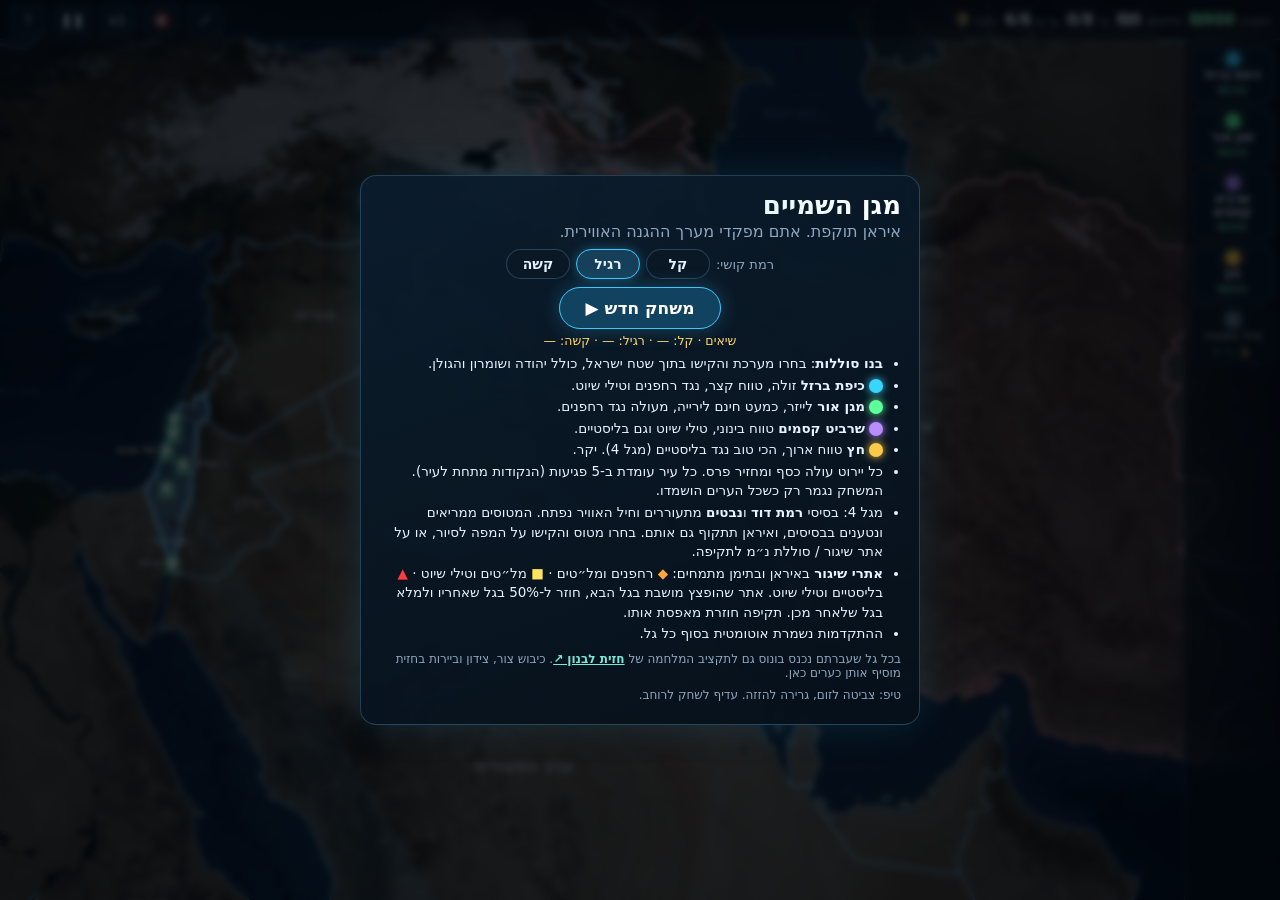
==== tower-defense/site/index.html @ 06fa310f "חזית לבנון (RTS) שלב 1 + חיבור למגן שמיים - rts/: Lebanon front RTS (sim / render / phone UI split)," ====
<!doctype html>
<html lang="he" dir="rtl">
<head>
<meta charset="utf-8">
<meta name="viewport" content="width=device-width, initial-scale=1, maximum-scale=1, user-scalable=no, viewport-fit=cover">
<meta name="theme-color" content="#03080f">
<meta name="apple-mobile-web-app-capable" content="yes">
<meta name="mobile-web-app-capable" content="yes">
<title>מגן השמיים · הגנה אווירית מול איראן</title>
<meta name="description" content="משחק Tower Defense בדפדפן: הגנו על ישראל מרחפנים, מל״טים, טילי שיוט וטילים בליסטיים עם כיפת ברזל, שרביט קסמים, חץ ומגן אור.">
<link rel="stylesheet" href="styles.css">
</head>
<body>
<main id="app">
  <canvas id="cv" aria-label="מפת המזרח התיכון ושדה הקרב"></canvas>

  <header id="hud">
    <div class="stat" title="תקציב"><span class="lbl">תקציב</span><b id="budget">₪0</b></div>
    <div class="stat" title="כסף שעבר למשחק האסטרטגיה"><span class="lbl">מלחמה</span><b id="warBudget">₪0</b></div>
    <div class="stat"><span class="lbl">גל</span><b id="wave">0/8</b></div>
    <div class="stat" id="hpbox" title="ערים שנותרו"><span class="lbl">ערים</span><b id="cities">6/6</b></div>
    <div class="stat" title="ניקוד"><span class="lbl">ניקוד</span><b id="score">0</b></div>
    <div class="spacer"></div>
    <button id="btnView" class="ic" aria-label="החלף תצוגה" title="החלף תצוגה">⤢</button>
    <button id="btnSound" class="ic" aria-label="סאונד" title="סאונד">🔇</button>
    <button id="btnSpeed" class="ic" aria-label="מהירות" title="מהירות">x1</button>
    <button id="btnPause" class="ic" aria-label="השהה" title="השהה">❚❚</button>
    <button id="btnHelp" class="ic" aria-label="עזרה" title="איך משחקים">?</button>
  </header>

  <aside id="panel">
    <div id="pDefense" class="pane">
      <button class="tw" data-t="dome"><span class="sw dome"></span><b>כיפת ברזל</b><small>₪150</small></button>
      <button class="tw" data-t="beam"><span class="sw beam"></span><b>מגן אור</b><small>₪250</small></button>
      <button class="tw" data-t="sling"><span class="sw sling"></span><b>שרביט קסמים</b><small>₪300</small></button>
      <button class="tw" data-t="arrow"><span class="sw arrow"></span><b>חץ</b><small>₪450</small></button>
      <button id="btnAir" class="tw air"><span class="sw jet"></span><b>חיל האוויר</b><small id="airLock">🔒 גל 4</small></button>
    </div>
    <div id="pAir" class="pane hidden">
      <button id="btnBack" class="tw back"><b>→ הגנה</b></button>
      <button class="buy" data-j="f15"><b>F-15</b><small>₪350 · 8 חימושים</small></button>
      <button class="buy" data-j="f35"><b>F-35</b><small>₪600 · חמקן</small></button>
      <div id="jets"></div>
    </div>
  </aside>

  <div id="hint" class="hidden"></div>
  <div id="banner" class="hidden"></div>
  <div id="alert" class="hidden">⚠ שיגור בליסטי</div>
  <button id="btnNext" class="hidden">התחל גל 1 ▶</button>

  <section id="intro" class="modal" aria-labelledby="introTitle">
    <div class="card">
      <h1 id="introTitle">מגן השמיים</h1>
      <p class="sub">איראן תוקפת. אתם מפקדי מערך ההגנה האווירית.</p>
      <div id="diffRow" class="diff" role="radiogroup" aria-label="רמת קושי"><span class="dl">רמת קושי:</span>
        <button class="dbtn" data-d="easy" role="radio" aria-checked="false">קל</button><button class="dbtn sel" data-d="normal" role="radio" aria-checked="true">רגיל</button><button class="dbtn" data-d="hard" role="radio" aria-checked="false">קשה</button></div>
      <div class="startRow"><button id="btnContinue" class="primary alt hidden">המשך משחק ▶</button><button id="btnStart" class="primary">משחק חדש ▶</button></div>
      <p id="bestLine" class="best"></p>
      <ul>
        <li><b>בנו סוללות</b>: בחרו מערכת והקישו בתוך שטח ישראל, כולל יהודה ושומרון והגולן.</li>
        <li><span class="sw dome"></span><b>כיפת ברזל</b> זולה, טווח קצר, נגד רחפנים וטילי שיוט.</li>
        <li><span class="sw beam"></span><b>מגן אור</b> לייזר, כמעט חינם לירייה, מעולה נגד רחפנים.</li>
        <li><span class="sw sling"></span><b>שרביט קסמים</b> טווח בינוני, טילי שיוט וגם בליסטיים.</li>
        <li><span class="sw arrow"></span><b>חץ</b> טווח ארוך, הכי טוב נגד בליסטיים (מגל 4). יקר.</li>
        <li>כל יירוט עולה כסף ומחזיר פרס. כל עיר עומדת ב-5 פגיעות (הנקודות מתחת לעיר). המשחק נגמר רק כשכל הערים הושמדו.</li>
        <li>מגל 4: בסיסי <b>רמת דוד</b> ו<b>נבטים</b> מתעוררים וחיל האוויר נפתח. המטוסים ממריאים ונטענים בבסיסים, ואיראן תתקוף גם אותם. בחרו מטוס והקישו על המפה לסיור, או על אתר שיגור / סוללת נ״מ לתקיפה.</li>
        <li><b>אתרי שיגור</b> באיראן ובתימן מתמחים: <span class="lk d">◆</span> רחפנים ומל״טים · <span class="lk c">■</span> מל״טים וטילי שיוט · <span class="lk b">▲</span> בליסטיים וטילי שיוט. אתר שהופצץ מושבת בגל הבא, חוזר ל-50% בגל שאחריו ולמלא בגל שלאחר מכן. תקיפה חוזרת מאפסת אותו.</li>
        <li>ההתקדמות נשמרת אוטומטית בסוף כל גל.</li>
      </ul>
      <p class="tip">בכל גל שעברתם נכנס בונוס גם לתקציב המלחמה של <a href="rts/" style="color:#7ae8d8;font-weight:bold">חזית לבנון ↗</a>. כיבוש צור, צידון וביירות בחזית מוסיף אותן כערים כאן.</p>
      <p class="tip">טיפ: צביטה לזום, גרירה להזזה. עדיף לשחק לרוחב.</p>
    </div>
  </section>

  <section id="over" class="modal hidden">
    <div class="card">
      <h2 id="overTitle">המשחק נגמר</h2>
      <p id="overText"></p>
      <p id="overBest" class="best"></p>
      <button id="btnRestart" class="primary">שחק שוב ↻</button>
    </div>
  </section>

  <div id="rotate" class="hidden"><div>📱↻<br>סובבו את הטלפון לרוחב<br><small>אפשר גם להמשיך כך</small></div></div>
</main>
<script src="geo.js"></script>
<script src="shared.js"></script>
<script src="game.js"></script>
</body>
</html>
---- tower-defense/site/styles.css ----
:root{--bg:#03080f;--fg:#e6f2ff;--mut:#8fa7bf;--acc:#3cc8ff;--line:rgba(120,200,255,.25);
--dome:#38d6ff;--beam:#5dff9a;--sling:#b98cff;--arrow:#ffc94a;--jet:#9fb8d0;--red:#ff4d4d}
*{box-sizing:border-box;-webkit-tap-highlight-color:transparent}
html,body{margin:0;height:100%;background:var(--bg);color:var(--fg);overflow:hidden;
font-family:system-ui,-apple-system,"Segoe UI",Arial,"Noto Sans Hebrew",sans-serif;touch-action:none;user-select:none;-webkit-user-select:none}
#app{position:fixed;inset:0}
canvas{position:absolute;inset:0;width:100%;height:100%;display:block}
button{font:inherit;color:inherit;cursor:pointer}
button:focus-visible{outline:2px solid var(--acc);outline-offset:2px}
.hidden{display:none!important}
#hud{position:absolute;top:0;left:0;right:0;height:40px;display:flex;align-items:center;gap:8px;padding:0 10px;
padding-top:env(safe-area-inset-top);background:linear-gradient(#03080fe6,#03080f99);border-bottom:1px solid var(--line);z-index:5}
.stat{display:flex;align-items:baseline;gap:5px;font-size:13px;white-space:nowrap}
.stat .lbl{color:var(--mut);font-size:11px}
.stat b{font-size:15px;font-variant-numeric:tabular-nums}
#budget{color:#7dffb2}
.bar{display:inline-block;width:70px;height:8px;border-radius:4px;background:#ffffff1f;overflow:hidden;align-self:center}
.bar i{display:block;height:100%;width:100%;background:linear-gradient(90deg,#ff5050,#ffd04a 50%,#4dff9a);transition:width .3s}
.spacer{flex:1}
.ic{min-width:36px;height:30px;border-radius:8px;border:1px solid var(--line);background:#0b1826cc;font-size:14px;padding:0 6px}
.ic.on{background:#16405a;border-color:var(--acc)}
#panel{position:absolute;z-index:5;right:0;top:40px;bottom:0;width:96px;padding:6px 6px calc(6px + env(safe-area-inset-bottom));
padding-right:calc(6px + env(safe-area-inset-right));background:linear-gradient(270deg,#03080fee,#03080fb0);border-left:1px solid var(--line);overflow-y:auto}
.pane{display:flex;flex-direction:column;gap:5px}
.tw,.buy,.jetb{display:flex;flex-direction:column;align-items:center;gap:1px;border:1px solid var(--line);background:#0a1724d9;border-radius:10px;padding:5px 3px;min-height:50px;width:100%}
.tw b,.buy b{font-size:12px;line-height:1.15;text-align:center}
.tw small,.buy small{font-size:11px;color:#7dffb2}
.tw.sel,.jetb.sel{border-color:var(--acc);background:#123049;box-shadow:0 0 12px #3cc8ff55 inset}
.tw.poor small,.buy.poor small{color:#ff8080}
.tw.locked{opacity:.55}
.tw.back{min-height:34px}
.sw{display:inline-block;width:14px;height:14px;border-radius:50%;vertical-align:middle;margin-inline-end:4px;box-shadow:0 0 8px currentColor}
.sw.dome{background:var(--dome);color:var(--dome)}.sw.beam{background:var(--beam);color:var(--beam)}
.sw.sling{background:var(--sling);color:var(--sling)}.sw.arrow{background:var(--arrow);color:var(--arrow)}
.sw.jet{background:var(--jet);color:var(--jet);border-radius:3px}
.tw .sw{margin:0 0 2px}
#jets{display:flex;flex-direction:column;gap:5px}
.jetb{min-height:40px;font-size:11px}
.jetb b{font-size:12px}.jetb small{color:var(--mut);font-size:10px}
.jetb.dead{opacity:.4}
#hint{position:absolute;z-index:6;top:48px;left:10px;right:106px;margin:auto;max-width:460px;text-align:center;font-size:13px;
background:#071420e6;border:1px solid var(--acc);border-radius:10px;padding:6px 10px;pointer-events:none}
#banner{position:absolute;z-index:6;left:8px;right:calc(50% + 56px);top:30%;text-align:center;font-size:24px;line-height:1.25;font-weight:800;letter-spacing:.5px;
text-shadow:0 0 18px #3cc8ff,0 0 4px #000;pointer-events:none;animation:pop 2.2s ease forwards}
@keyframes pop{0%{opacity:0;transform:scale(.8)}15%{opacity:1;transform:scale(1)}80%{opacity:1}100%{opacity:0}}
#alert{position:absolute;z-index:6;top:48px;left:12px;color:#fff;background:#b3121299;border:1px solid #ff6060;border-radius:8px;padding:4px 10px;font-weight:700;font-size:13px;animation:blink .5s steps(2) infinite;pointer-events:none}
@keyframes blink{50%{opacity:.35}}
#btnNext{position:absolute;z-index:6;left:14px;bottom:calc(14px + env(safe-area-inset-bottom));
font-size:16px;font-weight:800;padding:10px 22px;border-radius:24px;border:1px solid #7dffb2;background:#0c3a26e6;color:#d8ffe9;box-shadow:0 0 18px #2dff8f55}
.modal{position:absolute;inset:0;z-index:10;display:flex;align-items:center;justify-content:center;background:#02060cb8;backdrop-filter:blur(3px);padding:10px}
.card{max-width:560px;width:100%;max-height:100%;overflow:auto;background:linear-gradient(160deg,#0b1d2ef5,#06101af5);border:1px solid var(--line);border-radius:16px;padding:14px 18px;box-shadow:0 0 40px #3cc8ff22}
.card h1,.card h2{margin:0 0 2px;font-size:26px;background:linear-gradient(90deg,#9be7ff,#fff);-webkit-background-clip:text;background-clip:text;color:transparent}
.card .sub{margin:0 0 8px;color:var(--mut)}
.card ul{margin:0;padding:0 18px 0 0;font-size:13.5px;line-height:1.45}
.card li{margin:2px 0}
.card .tip{color:var(--mut);font-size:12px;margin:8px 0}
.primary{display:block;margin:8px auto 0;font-size:17px;font-weight:800;padding:10px 26px;border-radius:24px;border:1px solid var(--acc);background:#11425f;color:#fff;box-shadow:0 0 20px #3cc8ff44}
#rotate{position:absolute;inset:0;z-index:20;background:#03080ff2;display:flex;align-items:center;justify-content:center;text-align:center;font-size:20px;line-height:1.6}
#rotate small{color:var(--mut);font-size:13px}
/* portrait: panel becomes a bottom row */
@media (orientation:portrait){
  #panel{top:auto;left:0;right:0;width:auto;height:auto;border-left:0;border-top:1px solid var(--line);background:linear-gradient(0deg,#03080fee,#03080fb0);overflow-x:auto;overflow-y:hidden}
  .pane{flex-direction:row}
  .tw,.buy,.jetb{min-width:72px;width:auto;flex:1 0 72px}
  #jets{flex-direction:row}
  #banner{right:0}
  #hint{right:10px}
  #btnNext{left:50%;transform:translateX(-50%);bottom:96px}
  .stat .lbl{display:none}
  .bar{width:44px}
}
@media (max-height:420px) and (orientation:landscape){
  .tw,.buy{min-height:44px;padding:3px}
  .tw b,.buy b{font-size:11px}
  .card{padding:10px 14px}.card h1{font-size:21px}.card ul{font-size:12.5px;line-height:1.35}
}

#cities{font-variant-numeric:tabular-nums}#cities.mid{color:#ffd04a}#cities.low{color:#ff6a6a}

/* v0.3 */
#score{color:#ffd96b}
.diff{display:flex;align-items:center;justify-content:center;gap:6px;margin:6px 0 2px;flex-wrap:wrap}
.diff .dl{color:var(--mut);font-size:13px}
.dbtn{min-width:64px;padding:6px 14px;border-radius:18px;border:1px solid var(--line);background:#0a1724;font-weight:700;font-size:14px}
.dbtn.sel{border-color:var(--acc);background:#16405a;box-shadow:0 0 12px #3cc8ff55}
.startRow{display:flex;gap:8px;justify-content:center;flex-wrap:wrap;margin:4px 0}
.startRow .primary{margin:4px 0 0}
.primary.alt{background:#0c3a26;border-color:#7dffb2;box-shadow:0 0 18px #2dff8f44}
.best{margin:4px 0 6px;text-align:center;color:#ffd96b;font-size:12.5px}
.lk{font-weight:900}.lk.d{color:#ffa53c}.lk.c{color:#ffe45c}.lk.b{color:#ff3b3b}
@media (orientation:portrait){#banner{left:0;right:0;top:22%}}
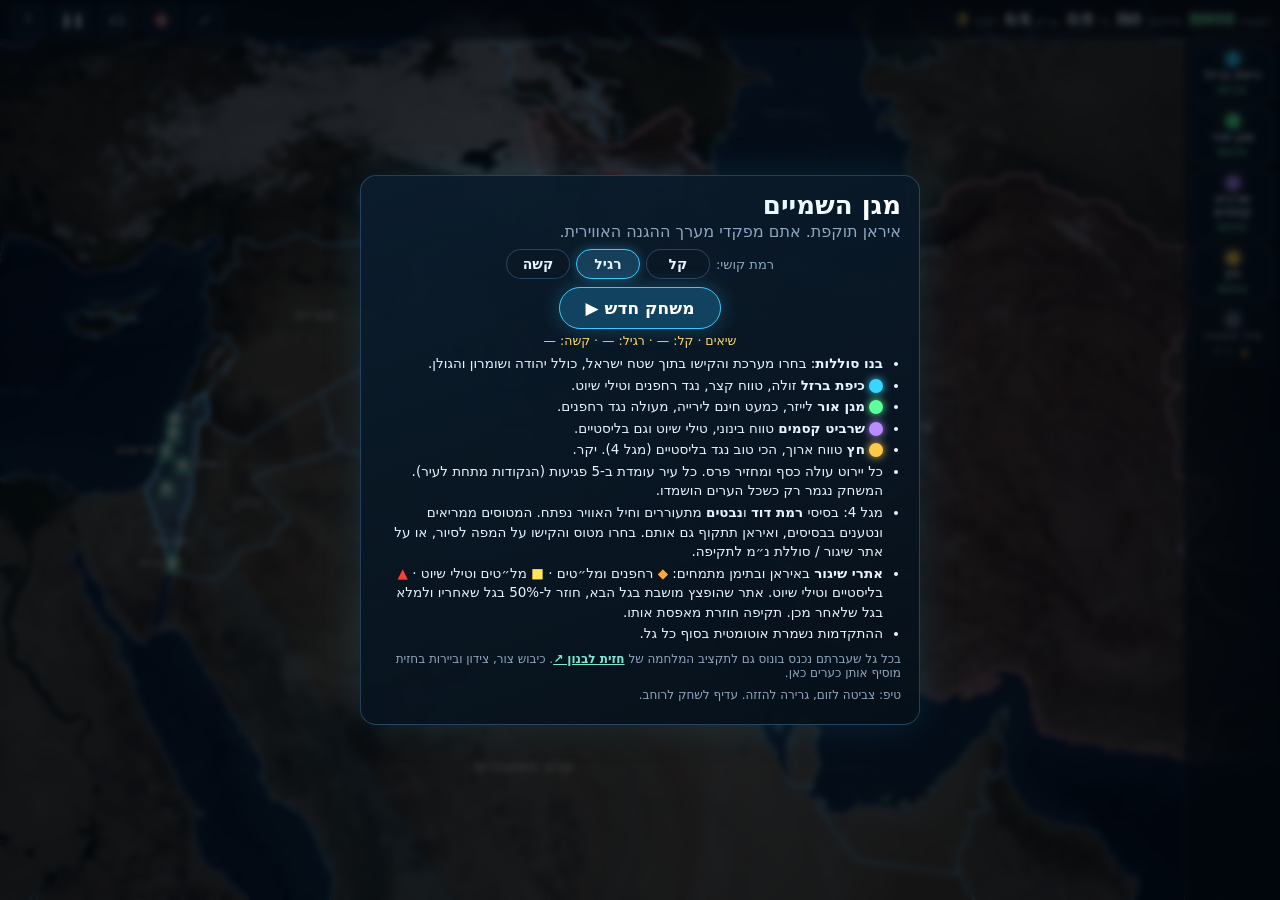
==== commit 8e20173d: "Lebanon front: tunnels & weapons stores, rocket launch areas linked to TD, supply (ammo/fuel + suppl" ====
--- a/tower-defense/site/index.html
+++ b/tower-defense/site/index.html
@@ -47,6 +47,7 @@
   <div id="hint" class="hidden"></div>
   <div id="banner" class="hidden"></div>
   <div id="alert" class="hidden">⚠ שיגור בליסטי</div>
+  <div id="lbLine" class="hidden"></div>
   <button id="btnNext" class="hidden">התחל גל 1 ▶</button>
 
   <section id="intro" class="modal" aria-labelledby="introTitle">
--- a/tower-defense/site/styles.css
+++ b/tower-defense/site/styles.css
@@ -89,3 +89,5 @@
 .best{margin:4px 0 6px;text-align:center;color:#ffd96b;font-size:12.5px}
 .lk{font-weight:900}.lk.d{color:#ffa53c}.lk.c{color:#ffe45c}.lk.b{color:#ff3b3b}
 @media (orientation:portrait){#banner{left:0;right:0;top:22%}}
+
+#lbLine{position:absolute;z-index:6;left:14px;bottom:calc(62px + env(safe-area-inset-bottom));max-width:min(360px,60vw);font-size:11px;font-weight:700;color:#ffd7b0;background:#3a140bd9;border:1px solid #ff8a4a;border-radius:8px;padding:4px 9px;pointer-events:none}
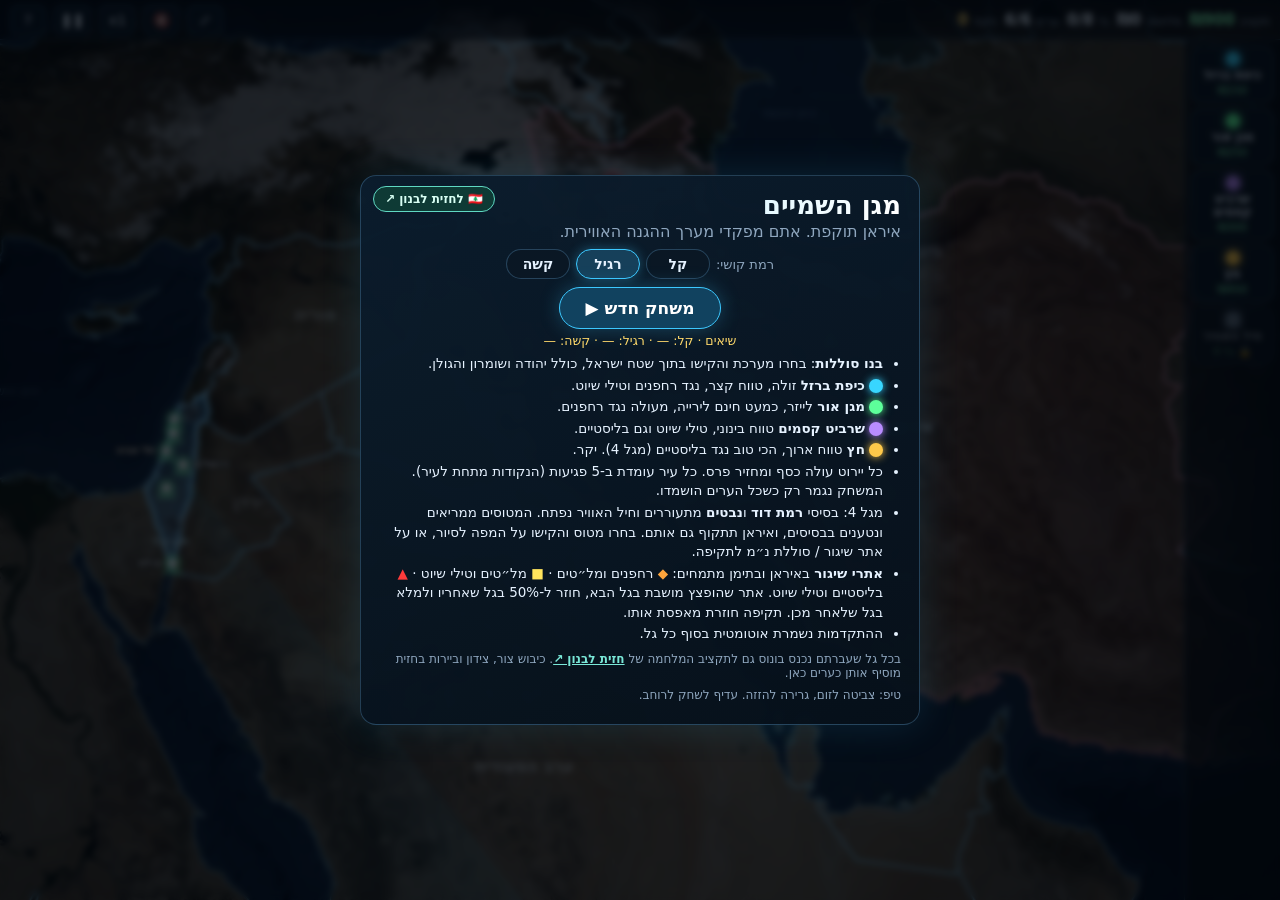
==== commit c0a364cf: "Lebanon front v3: UAV/helicopter patrol routes, engineer target picking + sealable tunnel exits, iPh" ====
--- a/tower-defense/site/index.html
+++ b/tower-defense/site/index.html
@@ -52,6 +52,7 @@
 
   <section id="intro" class="modal" aria-labelledby="introTitle">
     <div class="card">
+      <a class="toRts" href="rts/">🇱🇧 לחזית לבנון ↗</a>
       <h1 id="introTitle">מגן השמיים</h1>
       <p class="sub">איראן תוקפת. אתם מפקדי מערך ההגנה האווירית.</p>
       <div id="diffRow" class="diff" role="radiogroup" aria-label="רמת קושי"><span class="dl">רמת קושי:</span>
--- a/tower-defense/site/styles.css
+++ b/tower-defense/site/styles.css
@@ -8,7 +8,7 @@
 button{font:inherit;color:inherit;cursor:pointer}
 button:focus-visible{outline:2px solid var(--acc);outline-offset:2px}
 .hidden{display:none!important}
-#hud{position:absolute;top:0;left:0;right:0;height:40px;display:flex;align-items:center;gap:8px;padding:0 10px;
+#hud{position:absolute;top:0;left:0;right:0;height:calc(40px + env(safe-area-inset-top));display:flex;align-items:center;gap:8px;padding:0 max(10px,env(safe-area-inset-right)) 0 max(10px,env(safe-area-inset-left));
 padding-top:env(safe-area-inset-top);background:linear-gradient(#03080fe6,#03080f99);border-bottom:1px solid var(--line);z-index:5}
 .stat{display:flex;align-items:baseline;gap:5px;font-size:13px;white-space:nowrap}
 .stat .lbl{color:var(--mut);font-size:11px}
@@ -91,3 +91,14 @@
 @media (orientation:portrait){#banner{left:0;right:0;top:22%}}
 
 #lbLine{position:absolute;z-index:6;left:14px;bottom:calc(62px + env(safe-area-inset-bottom));max-width:min(360px,60vw);font-size:11px;font-weight:700;color:#ffd7b0;background:#3a140bd9;border:1px solid #ff8a4a;border-radius:8px;padding:4px 9px;pointer-events:none}
+
+/* v3: iPhone safe areas (home indicator, notch). Nothing tappable sits in the bottom inset. */
+#panel{top:calc(40px + env(safe-area-inset-top))}
+#btnNext{left:calc(14px + env(safe-area-inset-left))}
+#lbLine{left:calc(14px + env(safe-area-inset-left))}
+#alert{left:calc(12px + env(safe-area-inset-left))}
+#banner{left:calc(8px + env(safe-area-inset-left))}
+.modal{padding:max(10px,env(safe-area-inset-top)) max(10px,env(safe-area-inset-right)) max(10px,env(safe-area-inset-bottom)) max(10px,env(safe-area-inset-left))}
+.card{position:relative}
+.card .toRts{position:absolute;top:10px;left:12px;font-size:12px;font-weight:800;color:#d8fff4;background:#0e3a35;border:1px solid #5fd8c2;border-radius:16px;padding:5px 11px;text-decoration:none}
+@media (orientation:portrait){#panel{padding-bottom:calc(6px + env(safe-area-inset-bottom))}#btnNext{left:50%}}
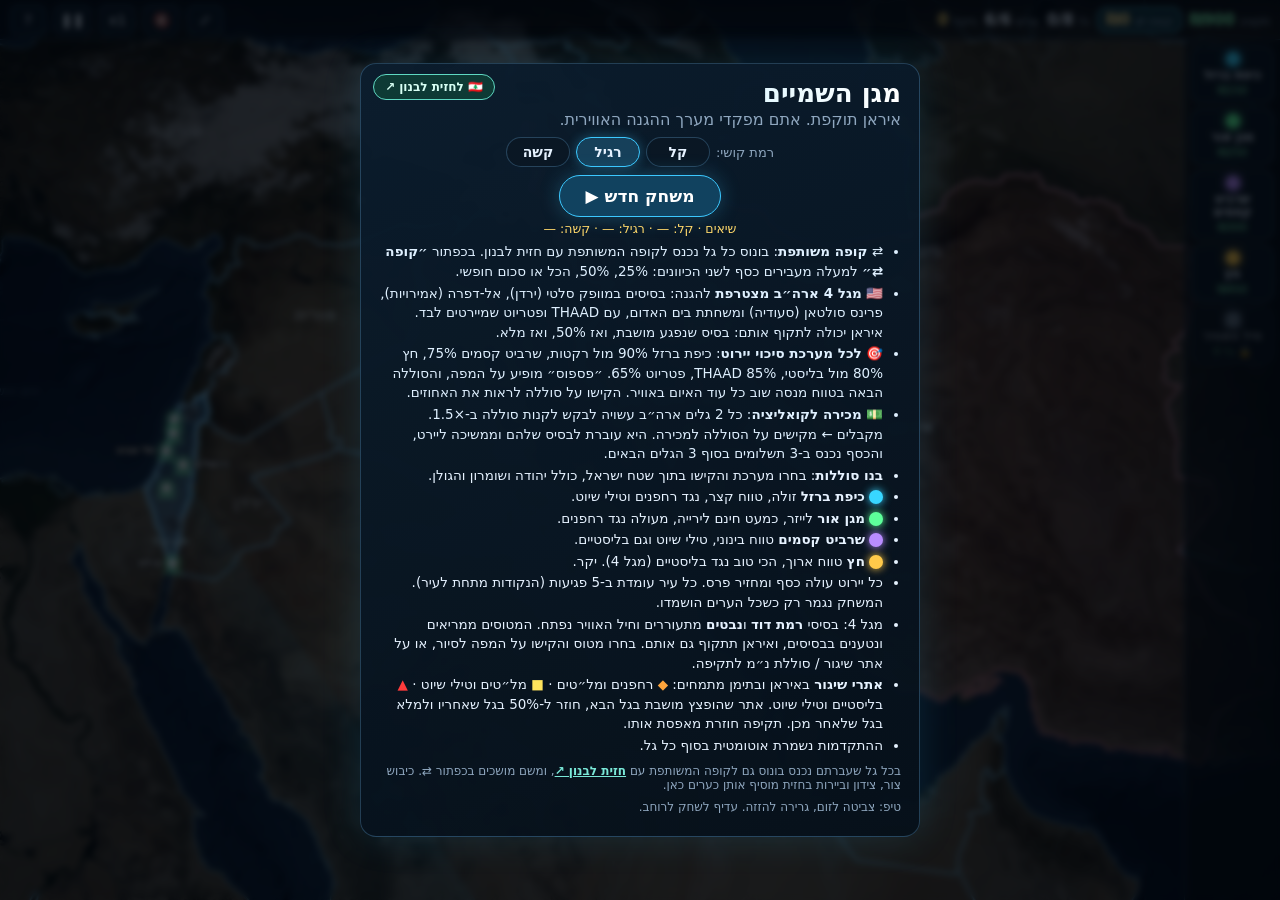
==== commit 484e013e: "v4: shared money transfer, context buttons, artillery, paratroopers, supply drop, Golani sweep, US c" ====
--- a/tower-defense/site/index.html
+++ b/tower-defense/site/index.html
@@ -16,7 +16,7 @@
 
   <header id="hud">
     <div class="stat" title="תקציב"><span class="lbl">תקציב</span><b id="budget">₪0</b></div>
-    <div class="stat" title="כסף שעבר למשחק האסטרטגיה"><span class="lbl">מלחמה</span><b id="warBudget">₪0</b></div>
+    <button class="stat xferBtn" id="btnXfer" title="העברת כסף בין מגן שמיים לחזית לבנון"><span class="lbl">קופה ⇄</span><b id="warBudget">₪0</b></button>
     <div class="stat"><span class="lbl">גל</span><b id="wave">0/8</b></div>
     <div class="stat" id="hpbox" title="ערים שנותרו"><span class="lbl">ערים</span><b id="cities">6/6</b></div>
     <div class="stat" title="ניקוד"><span class="lbl">ניקוד</span><b id="score">0</b></div>
@@ -49,6 +49,8 @@
   <div id="alert" class="hidden">⚠ שיגור בליסטי</div>
   <div id="lbLine" class="hidden"></div>
   <button id="btnNext" class="hidden">התחל גל 1 ▶</button>
+  <div id="offer" class="hidden" role="dialog" aria-labelledby="offerTitle"><div class="ocard"><h3 id="offerTitle">בקשת רכש</h3><p id="offerText"></p><div class="orow"><button id="offerNo">סרב</button><button id="offerYes" class="primary">קבל ובחר סוללה ←</button></div></div></div>
+  <div id="sellBar" class="hidden"><span id="sellText"></span><button id="sellCancel" aria-label="ביטול">✕</button></div>
 
   <section id="intro" class="modal" aria-labelledby="introTitle">
     <div class="card">
@@ -60,6 +62,10 @@
       <div class="startRow"><button id="btnContinue" class="primary alt hidden">המשך משחק ▶</button><button id="btnStart" class="primary">משחק חדש ▶</button></div>
       <p id="bestLine" class="best"></p>
       <ul>
+        <li class="v4">⇄ <b>קופה משותפת</b>: בונוס כל גל נכנס לקופה המשותפת עם חזית לבנון. בכפתור <b>״קופה ⇄״</b> למעלה מעבירים כסף לשני הכיוונים: 25%, 50%, הכל או סכום חופשי.</li>
+        <li class="v4">🇺🇸 <b>מגל 4 ארה״ב מצטרפת</b> להגנה: בסיסים במוופק סלטי (ירדן), אל-דפרה (אמירויות), פרינס סולטאן (סעודיה) ומשחתת בים האדום, עם THAAD ופטריוט שמיירטים לבד. איראן יכולה לתקוף אותם: בסיס שנפגע מושבת, ואז 50%, ואז מלא.</li>
+        <li class="v4">🎯 <b>לכל מערכת סיכוי יירוט</b>: כיפת ברזל 90% מול רקטות, שרביט קסמים 75%, חץ 80% מול בליסטי, THAAD 85%, פטריוט 65%. ״פספוס״ מופיע על המפה, והסוללה הבאה בטווח מנסה שוב כל עוד האיום באוויר. הקישו על סוללה לראות את האחוזים.</li>
+        <li class="v4">💵 <b>מכירה לקואליציה</b>: כל 2 גלים ארה״ב עשויה לבקש לקנות סוללה ב-×1.5. מקבלים ← מקישים על הסוללה למכירה. היא עוברת לבסיס שלהם וממשיכה ליירט, והכסף נכנס ב-3 תשלומים בסוף 3 הגלים הבאים.</li>
         <li><b>בנו סוללות</b>: בחרו מערכת והקישו בתוך שטח ישראל, כולל יהודה ושומרון והגולן.</li>
         <li><span class="sw dome"></span><b>כיפת ברזל</b> זולה, טווח קצר, נגד רחפנים וטילי שיוט.</li>
         <li><span class="sw beam"></span><b>מגן אור</b> לייזר, כמעט חינם לירייה, מעולה נגד רחפנים.</li>
@@ -70,7 +76,7 @@
         <li><b>אתרי שיגור</b> באיראן ובתימן מתמחים: <span class="lk d">◆</span> רחפנים ומל״טים · <span class="lk c">■</span> מל״טים וטילי שיוט · <span class="lk b">▲</span> בליסטיים וטילי שיוט. אתר שהופצץ מושבת בגל הבא, חוזר ל-50% בגל שאחריו ולמלא בגל שלאחר מכן. תקיפה חוזרת מאפסת אותו.</li>
         <li>ההתקדמות נשמרת אוטומטית בסוף כל גל.</li>
       </ul>
-      <p class="tip">בכל גל שעברתם נכנס בונוס גם לתקציב המלחמה של <a href="rts/" style="color:#7ae8d8;font-weight:bold">חזית לבנון ↗</a>. כיבוש צור, צידון וביירות בחזית מוסיף אותן כערים כאן.</p>
+      <p class="tip">בכל גל שעברתם נכנס בונוס גם לקופה המשותפת עם <a href="rts/" style="color:#7ae8d8;font-weight:bold">חזית לבנון ↗</a>, ומשם מושכים בכפתור ⇄. כיבוש צור, צידון וביירות בחזית מוסיף אותן כערים כאן.</p>
       <p class="tip">טיפ: צביטה לזום, גרירה להזזה. עדיף לשחק לרוחב.</p>
     </div>
   </section>
@@ -87,7 +93,7 @@
   <div id="rotate" class="hidden"><div>📱↻<br>סובבו את הטלפון לרוחב<br><small>אפשר גם להמשיך כך</small></div></div>
 </main>
 <script src="geo.js"></script>
-<script src="shared.js"></script>
+<script src="shared.js"></script><script src="transfer.js"></script>
 <script src="game.js"></script>
 </body>
 </html>
--- a/tower-defense/site/styles.css
+++ b/tower-defense/site/styles.css
@@ -102,3 +102,11 @@
 .card{position:relative}
 .card .toRts{position:absolute;top:10px;left:12px;font-size:12px;font-weight:800;color:#d8fff4;background:#0e3a35;border:1px solid #5fd8c2;border-radius:16px;padding:5px 11px;text-decoration:none}
 @media (orientation:portrait){#panel{padding-bottom:calc(6px + env(safe-area-inset-bottom))}#btnNext{left:50%}}
+
+/* v4: money transfer button (shared pool) */
+.xferBtn{font:inherit;color:inherit;background:#123a48cc;border:1px solid #4fb4c9;border-radius:9px;padding:3px 8px;cursor:pointer;touch-action:manipulation}.xferBtn #warBudget{color:#ffe08a}.xferBtn:active{transform:scale(.96)}
+#offer{position:absolute;inset:0;z-index:30;display:flex;align-items:center;justify-content:center;background:#020a12a8;padding:max(8px,env(safe-area-inset-top)) max(8px,env(safe-area-inset-right)) max(8px,env(safe-area-inset-bottom)) max(8px,env(safe-area-inset-left))}
+#offer .ocard{width:min(440px,100%);max-height:100%;overflow:auto;background:linear-gradient(135deg,#0f2448,#0a1830);border:1px solid #6d95ff;border-radius:14px;padding:10px 14px;text-align:center;box-shadow:0 18px 60px #000c}
+#offer h3{margin:0 0 6px;font-size:16px}#offer p{margin:0 0 9px;font-size:12.5px;line-height:1.45;color:#dbe6ff}#offer .orow{display:flex;gap:8px;justify-content:center}#offer .orow button{padding:8px 14px;font-size:13px;font-weight:800;border-radius:9px;border:1px solid #6d95ff;background:#16305e;color:#fff}#offer .orow .primary{background:#e8c13a;color:#1a1400;border-color:#ffe98a}
+#sellBar{position:absolute;top:calc(48px + env(safe-area-inset-top));left:50%;transform:translateX(-50%);z-index:20;display:flex;gap:8px;align-items:center;background:#2a2408f0;border:1px solid #ffe066;border-radius:10px;padding:5px 9px;font-size:12px;color:#fff3c0;max-width:calc(100% - 140px)}#sellBar button{height:28px;min-width:30px;border-radius:8px;border:1px solid #ffe066;background:#4a3d0a;color:#fff}
+#intro li.v4{color:#dff0ff}
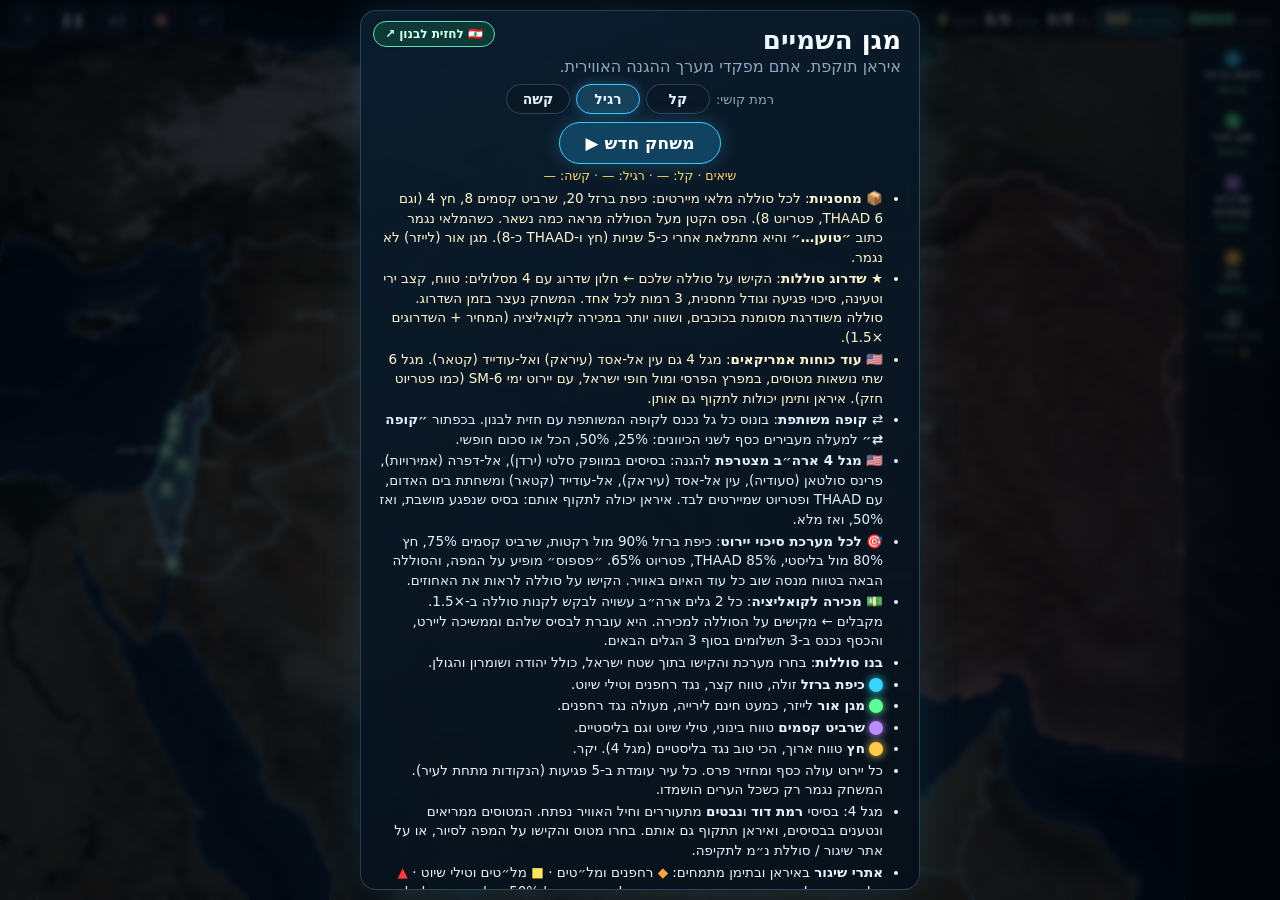
==== commit ff3dc3a2: "v5: magazines, battery upgrades, more US forces; hold-sector stance, control groups, minimap fog, sm" ====
--- a/tower-defense/site/index.html
+++ b/tower-defense/site/index.html
@@ -50,6 +50,7 @@
   <div id="lbLine" class="hidden"></div>
   <button id="btnNext" class="hidden">התחל גל 1 ▶</button>
   <div id="offer" class="hidden" role="dialog" aria-labelledby="offerTitle"><div class="ocard"><h3 id="offerTitle">בקשת רכש</h3><p id="offerText"></p><div class="orow"><button id="offerNo">סרב</button><button id="offerYes" class="primary">קבל ובחר סוללה ←</button></div></div></div>
+  <div id="upPanel" class="hidden" role="dialog" aria-label="שדרוג סוללה"></div>
   <div id="sellBar" class="hidden"><span id="sellText"></span><button id="sellCancel" aria-label="ביטול">✕</button></div>
 
   <section id="intro" class="modal" aria-labelledby="introTitle">
@@ -62,8 +63,11 @@
       <div class="startRow"><button id="btnContinue" class="primary alt hidden">המשך משחק ▶</button><button id="btnStart" class="primary">משחק חדש ▶</button></div>
       <p id="bestLine" class="best"></p>
       <ul>
+        <li class="v5">📦 <b>מחסניות</b>: לכל סוללה מלאי מיירטים: כיפת ברזל 20, שרביט קסמים 8, חץ 4 (וגם THAAD 6, פטריוט 8). הפס הקטן מעל הסוללה מראה כמה נשאר. כשהמלאי נגמר כתוב <b>״טוען…״</b> והיא מתמלאת אחרי כ-5 שניות (חץ ו-THAAD כ-8). מגן אור (לייזר) לא נגמר.</li>
+        <li class="v5">★ <b>שדרוג סוללות</b>: הקישו על סוללה שלכם ← חלון שדרוג עם 4 מסלולים: טווח, קצב ירי וטעינה, סיכוי פגיעה וגודל מחסנית, 3 רמות לכל אחד. המשחק נעצר בזמן השדרוג. סוללה משודרגת מסומנת בכוכבים, ושווה יותר במכירה לקואליציה (המחיר + השדרוגים ×1.5).</li>
+        <li class="v5">🇺🇸 <b>עוד כוחות אמריקאים</b>: מגל 4 גם עין אל-אסד (עיראק) ואל-עודייד (קטאר). מגל 6 שתי נושאות מטוסים, במפרץ הפרסי ומול חופי ישראל, עם יירוט ימי SM-6 (כמו פטריוט חזק). איראן ותימן יכולות לתקוף גם אותן.</li>
         <li class="v4">⇄ <b>קופה משותפת</b>: בונוס כל גל נכנס לקופה המשותפת עם חזית לבנון. בכפתור <b>״קופה ⇄״</b> למעלה מעבירים כסף לשני הכיוונים: 25%, 50%, הכל או סכום חופשי.</li>
-        <li class="v4">🇺🇸 <b>מגל 4 ארה״ב מצטרפת</b> להגנה: בסיסים במוופק סלטי (ירדן), אל-דפרה (אמירויות), פרינס סולטאן (סעודיה) ומשחתת בים האדום, עם THAAD ופטריוט שמיירטים לבד. איראן יכולה לתקוף אותם: בסיס שנפגע מושבת, ואז 50%, ואז מלא.</li>
+        <li class="v4">🇺🇸 <b>מגל 4 ארה״ב מצטרפת</b> להגנה: בסיסים במוופק סלטי (ירדן), אל-דפרה (אמירויות), פרינס סולטאן (סעודיה), עין אל-אסד (עיראק), אל-עודייד (קטאר) ומשחתת בים האדום, עם THAAD ופטריוט שמיירטים לבד. איראן יכולה לתקוף אותם: בסיס שנפגע מושבת, ואז 50%, ואז מלא.</li>
         <li class="v4">🎯 <b>לכל מערכת סיכוי יירוט</b>: כיפת ברזל 90% מול רקטות, שרביט קסמים 75%, חץ 80% מול בליסטי, THAAD 85%, פטריוט 65%. ״פספוס״ מופיע על המפה, והסוללה הבאה בטווח מנסה שוב כל עוד האיום באוויר. הקישו על סוללה לראות את האחוזים.</li>
         <li class="v4">💵 <b>מכירה לקואליציה</b>: כל 2 גלים ארה״ב עשויה לבקש לקנות סוללה ב-×1.5. מקבלים ← מקישים על הסוללה למכירה. היא עוברת לבסיס שלהם וממשיכה ליירט, והכסף נכנס ב-3 תשלומים בסוף 3 הגלים הבאים.</li>
         <li><b>בנו סוללות</b>: בחרו מערכת והקישו בתוך שטח ישראל, כולל יהודה ושומרון והגולן.</li>
--- a/tower-defense/site/styles.css
+++ b/tower-defense/site/styles.css
@@ -110,3 +110,13 @@
 #offer h3{margin:0 0 6px;font-size:16px}#offer p{margin:0 0 9px;font-size:12.5px;line-height:1.45;color:#dbe6ff}#offer .orow{display:flex;gap:8px;justify-content:center}#offer .orow button{padding:8px 14px;font-size:13px;font-weight:800;border-radius:9px;border:1px solid #6d95ff;background:#16305e;color:#fff}#offer .orow .primary{background:#e8c13a;color:#1a1400;border-color:#ffe98a}
 #sellBar{position:absolute;top:calc(48px + env(safe-area-inset-top));left:50%;transform:translateX(-50%);z-index:20;display:flex;gap:8px;align-items:center;background:#2a2408f0;border:1px solid #ffe066;border-radius:10px;padding:5px 9px;font-size:12px;color:#fff3c0;max-width:calc(100% - 140px)}#sellBar button{height:28px;min-width:30px;border-radius:8px;border:1px solid #ffe066;background:#4a3d0a;color:#fff}
 #intro li.v4{color:#dff0ff}
+
+/* v5: battery upgrade panel */
+#upPanel{position:absolute;top:calc(46px + env(safe-area-inset-top));left:calc(8px + env(safe-area-inset-left));z-index:25;width:min(360px,calc(100% - 124px));max-height:calc(100% - 56px - env(safe-area-inset-bottom));overflow:auto;background:linear-gradient(135deg,#10233a,#0a1626);border:1px solid #ffd84a;border-radius:12px;padding:6px 9px;box-shadow:0 12px 40px #000b;font-size:12px}
+#upPanel .uphead{display:flex;align-items:center;gap:6px;font-size:14px;margin-bottom:2px}#upPanel .upstars{color:#ffd84a;font-size:12px}
+#upPanel .upx{margin-inline-start:auto;width:34px;height:30px;border-radius:8px;border:1px solid #88a;background:#1a2a40;color:#fff;font-size:14px}
+#upPanel .uprow{display:grid;grid-template-columns:88px 30px 1fr 60px;align-items:center;gap:5px;padding:3px 0;border-top:1px solid #ffffff14}
+#upPanel .upn{font-weight:700}#upPanel .uppips{color:#ffd84a;letter-spacing:1px;font-size:10px}#upPanel .upv{color:#cfe2f5;font-size:11px;line-height:1.25}#upPanel .upv i{color:#9fffc4;font-style:normal}
+#upPanel .upb{height:34px;border-radius:8px;border:1px solid #ffd84a;background:#4a3d0a;color:#fff3c0;font-weight:800;font-size:12.5px;touch-action:manipulation}#upPanel .upb.poor{opacity:.45}#upPanel .upb.max{border-color:#6c8;background:#163322;color:#9fe8b8}
+#upPanel .upfoot{margin-top:3px;color:#9fb6cc;font-size:10.5px}
+#intro li.v5{color:#fff6cf}
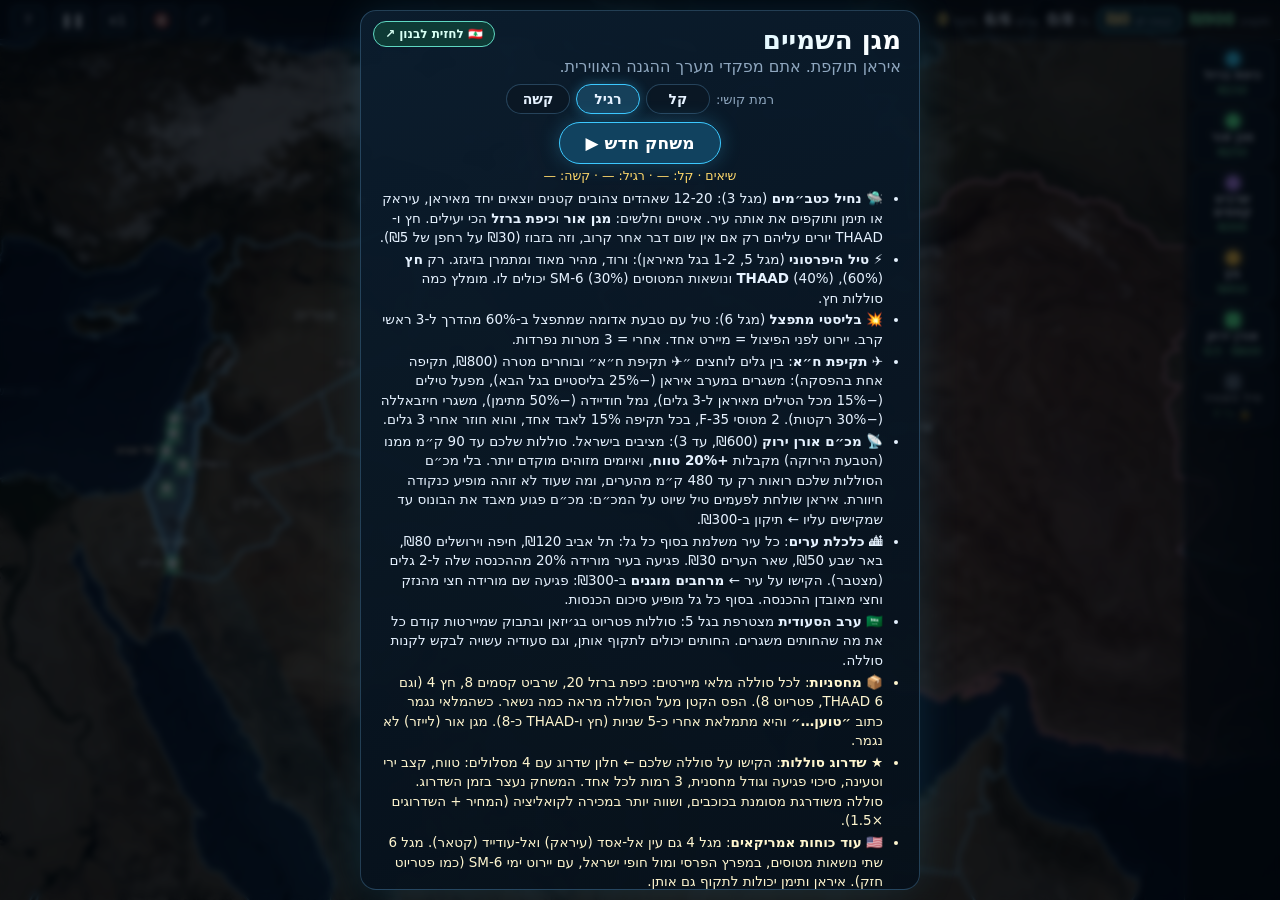
==== commit 23ac5877: "TD v6: drone swarms, hypersonic and MIRV threats, Air Force strike between waves, Green Pine radar, " ====
--- a/tower-defense/site/index.html
+++ b/tower-defense/site/index.html
@@ -7,7 +7,7 @@
 <meta name="apple-mobile-web-app-capable" content="yes">
 <meta name="mobile-web-app-capable" content="yes">
 <title>מגן השמיים · הגנה אווירית מול איראן</title>
-<meta name="description" content="משחק Tower Defense בדפדפן: הגנו על ישראל מרחפנים, מל״טים, טילי שיוט וטילים בליסטיים עם כיפת ברזל, שרביט קסמים, חץ ומגן אור.">
+<meta name="description" content="משחק Tower Defense בדפדפן: הגנו על ישראל מרחפנים, נחילי כטב״מים, טילי שיוט, טילים בליסטיים והיפרסוניים עם כיפת ברזל, שרביט קסמים, חץ ומגן אור.">
 <link rel="stylesheet" href="styles.css">
 </head>
 <body>
@@ -34,6 +34,7 @@
       <button class="tw" data-t="beam"><span class="sw beam"></span><b>מגן אור</b><small>₪250</small></button>
       <button class="tw" data-t="sling"><span class="sw sling"></span><b>שרביט קסמים</b><small>₪300</small></button>
       <button class="tw" data-t="arrow"><span class="sw arrow"></span><b>חץ</b><small>₪450</small></button>
+      <button class="tw radar" data-t="radar"><span class="sw radar"></span><b>אורן ירוק</b><small id="radarCnt">₪600 · 0/3</small></button>
       <button id="btnAir" class="tw air"><span class="sw jet"></span><b>חיל האוויר</b><small id="airLock">🔒 גל 4</small></button>
     </div>
     <div id="pAir" class="pane hidden">
@@ -49,6 +50,9 @@
   <div id="alert" class="hidden">⚠ שיגור בליסטי</div>
   <div id="lbLine" class="hidden"></div>
   <button id="btnNext" class="hidden">התחל גל 1 ▶</button>
+  <button id="btnIaf" class="hidden">✈ תקיפת ח״א ₪800</button>
+  <div id="ecoPanel" class="hidden" role="status" aria-label="סיכום הכנסות"></div>
+  <div id="v6Panel" class="hidden" role="dialog" aria-label="פרטים"></div>
   <div id="offer" class="hidden" role="dialog" aria-labelledby="offerTitle"><div class="ocard"><h3 id="offerTitle">בקשת רכש</h3><p id="offerText"></p><div class="orow"><button id="offerNo">סרב</button><button id="offerYes" class="primary">קבל ובחר סוללה ←</button></div></div></div>
   <div id="upPanel" class="hidden" role="dialog" aria-label="שדרוג סוללה"></div>
   <div id="sellBar" class="hidden"><span id="sellText"></span><button id="sellCancel" aria-label="ביטול">✕</button></div>
@@ -63,6 +67,13 @@
       <div class="startRow"><button id="btnContinue" class="primary alt hidden">המשך משחק ▶</button><button id="btnStart" class="primary">משחק חדש ▶</button></div>
       <p id="bestLine" class="best"></p>
       <ul>
+        <li class="v6">🛸 <b>נחיל כטב״מים</b> (מגל 3): 12-20 שאהדים צהובים קטנים יוצאים יחד מאיראן, עיראק או תימן ותוקפים את אותה עיר. איטיים וחלשים: <b>מגן אור</b> ו<b>כיפת ברזל</b> הכי יעילים. חץ ו-THAAD יורים עליהם רק אם אין שום דבר אחר קרוב, וזה בזבוז (₪30 על רחפן של ₪5).</li>
+        <li class="v6">⚡ <b>טיל היפרסוני</b> (מגל 5, 1-2 בגל מאיראן): ורוד, מהיר מאוד ומתמרן בזיגזג. רק <b>חץ</b> (60%), <b>THAAD</b> (40%) ונושאות המטוסים SM-6 (30%) יכולים לו. מומלץ כמה סוללות חץ.</li>
+        <li class="v6">💥 <b>בליסטי מתפצל</b> (מגל 6): טיל עם טבעת אדומה שמתפצל ב-60% מהדרך ל-3 ראשי קרב. יירוט לפני הפיצול = מיירט אחד. אחרי = 3 מטרות נפרדות.</li>
+        <li class="v6">✈ <b>תקיפת ח״א</b>: בין גלים לוחצים ״✈ תקיפת ח״א״ ובוחרים מטרה (₪800, תקיפה אחת בהפסקה): משגרים במערב איראן (−25% בליסטיים בגל הבא), מפעל טילים (−15% מכל הטילים מאיראן ל-3 גלים), נמל חודיידה (−50% מתימן), משגרי חיזבאללה (−30% רקטות). 2 מטוסי F-35, בכל תקיפה 15% לאבד אחד, והוא חוזר אחרי 3 גלים.</li>
+        <li class="v6">📡 <b>מכ״ם אורן ירוק</b> (₪600, עד 3): מציבים בישראל. סוללות שלכם עד 90 ק״מ ממנו (הטבעת הירוקה) מקבלות <b>+20% טווח</b>, ואיומים מזוהים מוקדם יותר. בלי מכ״ם הסוללות שלכם רואות רק עד 480 ק״מ מהערים, ומה שעוד לא זוהה מופיע כנקודה חיוורת. איראן שולחת לפעמים טיל שיוט על המכ״ם: מכ״ם פגוע מאבד את הבונוס עד שמקישים עליו ← תיקון ב-₪300.</li>
+        <li class="v6">🏙 <b>כלכלת ערים</b>: כל עיר משלמת בסוף כל גל: תל אביב ₪120, חיפה וירושלים ₪80, באר שבע ₪50, שאר הערים ₪30. פגיעה בעיר מורידה 20% מההכנסה שלה ל-2 גלים (מצטבר). הקישו על עיר ← <b>מרחבים מוגנים</b> ב-₪300: פגיעה שם מורידה חצי מהנזק וחצי מאובדן ההכנסה. בסוף כל גל מופיע סיכום הכנסות.</li>
+        <li class="v6">🇸🇦 <b>ערב הסעודית</b> מצטרפת בגל 5: סוללות פטריוט בג׳יזאן ובתבוק שמיירטות קודם כל את מה שהחותים משגרים. החותים יכולים לתקוף אותן, וגם סעודיה עשויה לבקש לקנות סוללה.</li>
         <li class="v5">📦 <b>מחסניות</b>: לכל סוללה מלאי מיירטים: כיפת ברזל 20, שרביט קסמים 8, חץ 4 (וגם THAAD 6, פטריוט 8). הפס הקטן מעל הסוללה מראה כמה נשאר. כשהמלאי נגמר כתוב <b>״טוען…״</b> והיא מתמלאת אחרי כ-5 שניות (חץ ו-THAAD כ-8). מגן אור (לייזר) לא נגמר.</li>
         <li class="v5">★ <b>שדרוג סוללות</b>: הקישו על סוללה שלכם ← חלון שדרוג עם 4 מסלולים: טווח, קצב ירי וטעינה, סיכוי פגיעה וגודל מחסנית, 3 רמות לכל אחד. המשחק נעצר בזמן השדרוג. סוללה משודרגת מסומנת בכוכבים, ושווה יותר במכירה לקואליציה (המחיר + השדרוגים ×1.5).</li>
         <li class="v5">🇺🇸 <b>עוד כוחות אמריקאים</b>: מגל 4 גם עין אל-אסד (עיראק) ואל-עודייד (קטאר). מגל 6 שתי נושאות מטוסים, במפרץ הפרסי ומול חופי ישראל, עם יירוט ימי SM-6 (כמו פטריוט חזק). איראן ותימן יכולות לתקוף גם אותן.</li>
@@ -77,7 +88,8 @@
         <li><span class="sw arrow"></span><b>חץ</b> טווח ארוך, הכי טוב נגד בליסטיים (מגל 4). יקר.</li>
         <li>כל יירוט עולה כסף ומחזיר פרס. כל עיר עומדת ב-5 פגיעות (הנקודות מתחת לעיר). המשחק נגמר רק כשכל הערים הושמדו.</li>
         <li>מגל 4: בסיסי <b>רמת דוד</b> ו<b>נבטים</b> מתעוררים וחיל האוויר נפתח. המטוסים ממריאים ונטענים בבסיסים, ואיראן תתקוף גם אותם. בחרו מטוס והקישו על המפה לסיור, או על אתר שיגור / סוללת נ״מ לתקיפה.</li>
-        <li><b>אתרי שיגור</b> באיראן ובתימן מתמחים: <span class="lk d">◆</span> רחפנים ומל״טים · <span class="lk c">■</span> מל״טים וטילי שיוט · <span class="lk b">▲</span> בליסטיים וטילי שיוט. אתר שהופצץ מושבת בגל הבא, חוזר ל-50% בגל שאחריו ולמלא בגל שלאחר מכן. תקיפה חוזרת מאפסת אותו.</li>
+        <li class="legend"><b>מקרא איומים</b>: <span class="tk" style="color:#ffa53c">▶</span> רחפן · <span class="tk" style="color:#ff7d3c">▶</span> מל״ט · <span class="tk" style="color:#ffd36a">▸▸</span> נחיל · <span class="tk" style="color:#fff1a8">━</span> טיל שיוט · <span class="tk" style="color:#ff4040">●</span> בליסטי · <span class="tk" style="color:#ff2f6d">◉</span> מתפצל · <span class="tk" style="color:#ff5cf0">✛</span> היפרסוני · <span class="tk" style="color:#ff9a4a">●</span> רקטה מלבנון</li>
+        <li><b>אתרי שיגור</b> באיראן, בעיראק ובתימן מתמחים: <span class="lk d">◆</span> רחפנים ומל״טים · <span class="lk c">■</span> מל״טים וטילי שיוט · <span class="lk b">▲</span> בליסטיים וטילי שיוט. אתר שהופצץ מושבת בגל הבא, חוזר ל-50% בגל שאחריו ולמלא בגל שלאחר מכן. תקיפה חוזרת מאפסת אותו.</li>
         <li>ההתקדמות נשמרת אוטומטית בסוף כל גל.</li>
       </ul>
       <p class="tip">בכל גל שעברתם נכנס בונוס גם לקופה המשותפת עם <a href="rts/" style="color:#7ae8d8;font-weight:bold">חזית לבנון ↗</a>, ומשם מושכים בכפתור ⇄. כיבוש צור, צידון וביירות בחזית מוסיף אותן כערים כאן.</p>
--- a/tower-defense/site/styles.css
+++ b/tower-defense/site/styles.css
@@ -120,3 +120,24 @@
 #upPanel .upb{height:34px;border-radius:8px;border:1px solid #ffd84a;background:#4a3d0a;color:#fff3c0;font-weight:800;font-size:12.5px;touch-action:manipulation}#upPanel .upb.poor{opacity:.45}#upPanel .upb.max{border-color:#6c8;background:#163322;color:#9fe8b8}
 #upPanel .upfoot{margin-top:3px;color:#9fb6cc;font-size:10.5px}
 #intro li.v5{color:#fff6cf}
+
+/* v6: radar button, Air Force strike button, end-of-wave income summary, city / radar / strike panel */
+:root{--radar:#5dff9a}
+.sw.radar{background:var(--radar);color:var(--radar);border-radius:3px}
+#btnIaf{position:absolute;z-index:6;left:calc(14px + env(safe-area-inset-left));bottom:calc(64px + env(safe-area-inset-bottom));font-size:13px;font-weight:800;padding:7px 14px;border-radius:20px;border:1px solid #9ef0ff;background:#0d2c44e6;color:#e6faff;box-shadow:0 0 14px #3cc8ff44}
+#btnIaf.used{opacity:.55;border-color:#6c7f90}
+#lbLine{bottom:calc(108px + env(safe-area-inset-bottom))}
+#ecoPanel{position:absolute;z-index:7;top:calc(46px + env(safe-area-inset-top));left:calc(8px + env(safe-area-inset-left));width:170px;max-height:calc(100% - 170px);overflow:auto;background:#071a14ee;border:1px solid #4fd38a;border-radius:12px;padding:6px 9px;font-size:11.5px;box-shadow:0 8px 30px #000a}
+#ecoPanel .erow{display:flex;gap:6px;align-items:baseline;line-height:1.5}#ecoPanel .erow span{flex:1}#ecoPanel .erow b{color:#7dffb2}#ecoPanel .erow i{color:#ff9a7a;font-style:normal;font-size:10.5px}
+#ecoPanel .erow.dead{opacity:.45}#ecoPanel .erow.sum{border-top:1px solid #2c5a45;margin-top:3px;padding-top:2px}#ecoPanel .erow.tot{border-top:1px solid #4fd38a;margin-top:3px;padding-top:2px;font-weight:800}#ecoPanel .erow.tot b{color:#ffe08a}
+#ecoPanel .enote{color:#9fb8c8;font-size:10.5px;margin-top:2px}
+.v6h{display:flex;align-items:center;gap:6px;margin-bottom:4px}.v6h b{flex:1;font-size:13.5px}
+#ecoPanel .upx,#v6Panel .upx{min-width:28px;height:26px;border-radius:7px;border:1px solid var(--line);background:#0b1826;font-size:13px}
+#v6Panel{position:absolute;z-index:25;top:calc(46px + env(safe-area-inset-top));left:50%;transform:translateX(-50%);width:min(400px,calc(100% - 130px));max-height:calc(100% - 60px);overflow:auto;background:linear-gradient(135deg,#0d2034f5,#07121ef5);border:1px solid #5dff9a;border-radius:14px;padding:8px 12px;font-size:12.5px;line-height:1.4;box-shadow:0 18px 50px #000c}
+#v6Panel p{margin:3px 0}#v6Panel .bad{color:#ff9a7a}#v6Panel .ok{color:#9dffc0}#v6Panel .dim{opacity:.3}
+.v6b{display:block;width:100%;margin-top:6px;padding:8px;border-radius:10px;border:1px solid #5dff9a;background:#0c3a26;color:#d8ffe9;font-weight:800;font-size:13px}
+.v6t{display:flex;flex-direction:column;align-items:flex-start;width:100%;margin-top:5px;padding:6px 9px;border-radius:10px;border:1px solid #9ef0ff;background:#0d2c44;color:#e6faff;text-align:right}
+.v6t b{font-size:13px}.v6t small{font-size:11px;color:#bfe9ff}
+.v6b.poor,.v6t.poor{opacity:.5}
+.card li.legend{color:#cfe3f5}.tk{font-weight:900}
+@media (orientation:portrait){#v6Panel{width:calc(100% - 20px)}#btnIaf{left:50%;transform:translateX(-50%);bottom:146px}#ecoPanel{top:auto;bottom:190px}}
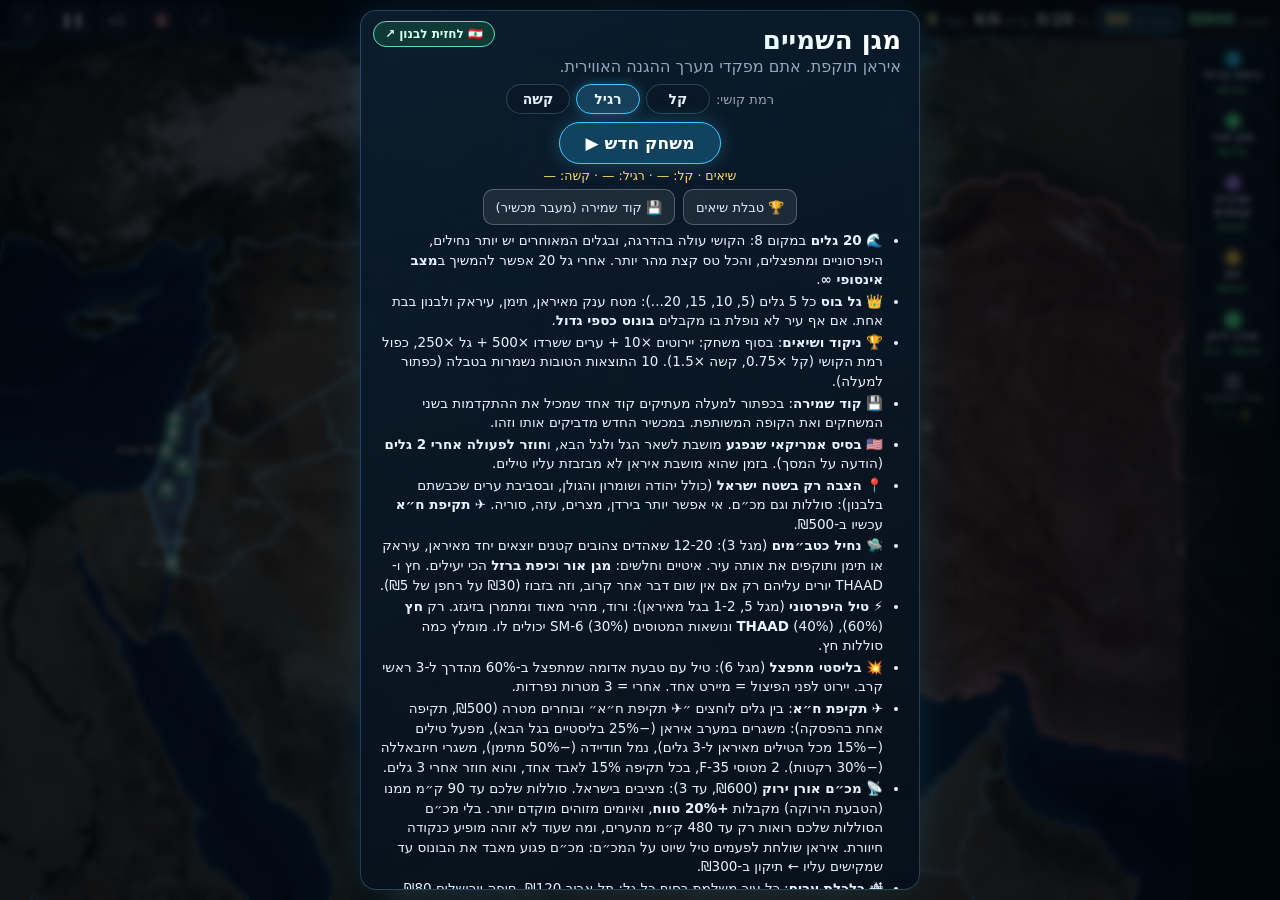
==== commit f0364dab: "TD v7: strict own-territory placement, US bases back after 2 waves, 20 waves + endless, boss waves, " ====
--- a/tower-defense/site/index.html
+++ b/tower-defense/site/index.html
@@ -50,7 +50,7 @@
   <div id="alert" class="hidden">⚠ שיגור בליסטי</div>
   <div id="lbLine" class="hidden"></div>
   <button id="btnNext" class="hidden">התחל גל 1 ▶</button>
-  <button id="btnIaf" class="hidden">✈ תקיפת ח״א ₪800</button>
+  <button id="btnIaf" class="hidden">✈ תקיפת ח״א ₪500</button>
   <div id="ecoPanel" class="hidden" role="status" aria-label="סיכום הכנסות"></div>
   <div id="v6Panel" class="hidden" role="dialog" aria-label="פרטים"></div>
   <div id="offer" class="hidden" role="dialog" aria-labelledby="offerTitle"><div class="ocard"><h3 id="offerTitle">בקשת רכש</h3><p id="offerText"></p><div class="orow"><button id="offerNo">סרב</button><button id="offerYes" class="primary">קבל ובחר סוללה ←</button></div></div></div>
@@ -66,11 +66,18 @@
         <button class="dbtn" data-d="easy" role="radio" aria-checked="false">קל</button><button class="dbtn sel" data-d="normal" role="radio" aria-checked="true">רגיל</button><button class="dbtn" data-d="hard" role="radio" aria-checked="false">קשה</button></div>
       <div class="startRow"><button id="btnContinue" class="primary alt hidden">המשך משחק ▶</button><button id="btnStart" class="primary">משחק חדש ▶</button></div>
       <p id="bestLine" class="best"></p>
+      <div class="v7Row"><button id="btnScores" class="ghostBtn">🏆 טבלת שיאים</button><button id="btnCode" class="ghostBtn">💾 קוד שמירה (מעבר מכשיר)</button></div>
       <ul>
+        <li class="v7">🌊 <b>20 גלים</b> במקום 8: הקושי עולה בהדרגה, ובגלים המאוחרים יש יותר נחילים, היפרסוניים ומתפצלים, והכל טס קצת מהר יותר. אחרי גל 20 אפשר להמשיך ב<b>מצב אינסופי ∞</b>.</li>
+        <li class="v7">👑 <b>גל בוס</b> כל 5 גלים (5, 10, 15, 20...): מטח ענק מאיראן, תימן, עיראק ולבנון בבת אחת. אם אף עיר לא נופלת בו מקבלים <b>בונוס כספי גדול</b>.</li>
+        <li class="v7">🏆 <b>ניקוד ושיאים</b>: בסוף משחק: יירוטים ×10 + ערים ששרדו ×500 + גל ×250, כפול רמת הקושי (קל ×0.75, קשה ×1.5). 10 התוצאות הטובות נשמרות בטבלה (כפתור למעלה).</li>
+        <li class="v7">💾 <b>קוד שמירה</b>: בכפתור למעלה מעתיקים קוד אחד שמכיל את ההתקדמות בשני המשחקים ואת הקופה המשותפת. במכשיר החדש מדביקים אותו וזהו.</li>
+        <li class="v7">🇺🇸 <b>בסיס אמריקאי שנפגע</b> מושבת לשאר הגל ולגל הבא, ו<b>חוזר לפעולה אחרי 2 גלים</b> (הודעה על המסך). בזמן שהוא מושבת איראן לא מבזבזת עליו טילים.</li>
+        <li class="v7">📍 <b>הצבה רק בשטח ישראל</b> (כולל יהודה ושומרון והגולן, ובסביבת ערים שכבשתם בלבנון): סוללות וגם מכ״ם. אי אפשר יותר בירדן, מצרים, עזה, סוריה. ✈ <b>תקיפת ח״א</b> עכשיו ב-₪500.</li>
         <li class="v6">🛸 <b>נחיל כטב״מים</b> (מגל 3): 12-20 שאהדים צהובים קטנים יוצאים יחד מאיראן, עיראק או תימן ותוקפים את אותה עיר. איטיים וחלשים: <b>מגן אור</b> ו<b>כיפת ברזל</b> הכי יעילים. חץ ו-THAAD יורים עליהם רק אם אין שום דבר אחר קרוב, וזה בזבוז (₪30 על רחפן של ₪5).</li>
         <li class="v6">⚡ <b>טיל היפרסוני</b> (מגל 5, 1-2 בגל מאיראן): ורוד, מהיר מאוד ומתמרן בזיגזג. רק <b>חץ</b> (60%), <b>THAAD</b> (40%) ונושאות המטוסים SM-6 (30%) יכולים לו. מומלץ כמה סוללות חץ.</li>
         <li class="v6">💥 <b>בליסטי מתפצל</b> (מגל 6): טיל עם טבעת אדומה שמתפצל ב-60% מהדרך ל-3 ראשי קרב. יירוט לפני הפיצול = מיירט אחד. אחרי = 3 מטרות נפרדות.</li>
-        <li class="v6">✈ <b>תקיפת ח״א</b>: בין גלים לוחצים ״✈ תקיפת ח״א״ ובוחרים מטרה (₪800, תקיפה אחת בהפסקה): משגרים במערב איראן (−25% בליסטיים בגל הבא), מפעל טילים (−15% מכל הטילים מאיראן ל-3 גלים), נמל חודיידה (−50% מתימן), משגרי חיזבאללה (−30% רקטות). 2 מטוסי F-35, בכל תקיפה 15% לאבד אחד, והוא חוזר אחרי 3 גלים.</li>
+        <li class="v6">✈ <b>תקיפת ח״א</b>: בין גלים לוחצים ״✈ תקיפת ח״א״ ובוחרים מטרה (₪500, תקיפה אחת בהפסקה): משגרים במערב איראן (−25% בליסטיים בגל הבא), מפעל טילים (−15% מכל הטילים מאיראן ל-3 גלים), נמל חודיידה (−50% מתימן), משגרי חיזבאללה (−30% רקטות). 2 מטוסי F-35, בכל תקיפה 15% לאבד אחד, והוא חוזר אחרי 3 גלים.</li>
         <li class="v6">📡 <b>מכ״ם אורן ירוק</b> (₪600, עד 3): מציבים בישראל. סוללות שלכם עד 90 ק״מ ממנו (הטבעת הירוקה) מקבלות <b>+20% טווח</b>, ואיומים מזוהים מוקדם יותר. בלי מכ״ם הסוללות שלכם רואות רק עד 480 ק״מ מהערים, ומה שעוד לא זוהה מופיע כנקודה חיוורת. איראן שולחת לפעמים טיל שיוט על המכ״ם: מכ״ם פגוע מאבד את הבונוס עד שמקישים עליו ← תיקון ב-₪300.</li>
         <li class="v6">🏙 <b>כלכלת ערים</b>: כל עיר משלמת בסוף כל גל: תל אביב ₪120, חיפה וירושלים ₪80, באר שבע ₪50, שאר הערים ₪30. פגיעה בעיר מורידה 20% מההכנסה שלה ל-2 גלים (מצטבר). הקישו על עיר ← <b>מרחבים מוגנים</b> ב-₪300: פגיעה שם מורידה חצי מהנזק וחצי מאובדן ההכנסה. בסוף כל גל מופיע סיכום הכנסות.</li>
         <li class="v6">🇸🇦 <b>ערב הסעודית</b> מצטרפת בגל 5: סוללות פטריוט בג׳יזאן ובתבוק שמיירטות קודם כל את מה שהחותים משגרים. החותים יכולים לתקוף אותן, וגם סעודיה עשויה לבקש לקנות סוללה.</li>
@@ -102,7 +109,16 @@
       <h2 id="overTitle">המשחק נגמר</h2>
       <p id="overText"></p>
       <p id="overBest" class="best"></p>
-      <button id="btnRestart" class="primary">שחק שוב ↻</button>
+      <div id="overScore"></div>
+      <div class="startRow"><button id="btnEndless" class="primary alt hidden">המשך במצב אינסופי ∞</button><button id="btnRestart" class="primary">שחק שוב ↻</button></div>
+    </div>
+  </section>
+
+  <section id="v7" class="modal hidden" aria-labelledby="v7Title">
+    <div class="card">
+      <h2 id="v7Title"></h2>
+      <div id="v7Body"></div>
+      <div class="startRow"><button id="v7Close" class="primary">סגור ✖</button></div>
     </div>
   </section>
 
--- a/tower-defense/site/styles.css
+++ b/tower-defense/site/styles.css
@@ -141,3 +141,15 @@
 .v6b.poor,.v6t.poor{opacity:.5}
 .card li.legend{color:#cfe3f5}.tk{font-weight:900}
 @media (orientation:portrait){#v6Panel{width:calc(100% - 20px)}#btnIaf{left:50%;transform:translateX(-50%);bottom:146px}#ecoPanel{top:auto;bottom:190px}}
+
+/* v7: high scores + save code */
+.v7Row{display:flex;gap:8px;justify-content:center;flex-wrap:wrap;margin:4px 0 6px}
+.ghostBtn{background:rgba(255,255,255,.08);color:#dfe9ff;border:1px solid rgba(255,255,255,.25);border-radius:10px;padding:7px 12px;font:inherit;font-size:13px;min-height:36px}
+table.hs{width:100%;border-collapse:collapse;font-size:12.5px;margin:6px 0}
+table.hs th,table.hs td{padding:3px 6px;border-bottom:1px solid rgba(255,255,255,.12);text-align:center}
+table.hs tr.me td{background:rgba(255,210,80,.18);font-weight:bold}
+#v7 textarea{width:100%;box-sizing:border-box;height:64px;font:11px/1.3 monospace;direction:ltr;background:#0b1424;color:#cfe;border:1px solid #345;border-radius:8px;padding:6px;user-select:text;-webkit-user-select:text}
+#v7 .msg{min-height:18px;font-size:13px;margin:4px 0}
+#v7 .msg.err{color:#ff8a7a}#v7 .msg.ok{color:#7dffb2}
+#overScore{max-height:150px;overflow:auto}
+#v7 .card,#over .card{max-height:calc(100vh - 16px);overflow-y:auto;-webkit-overflow-scrolling:touch}
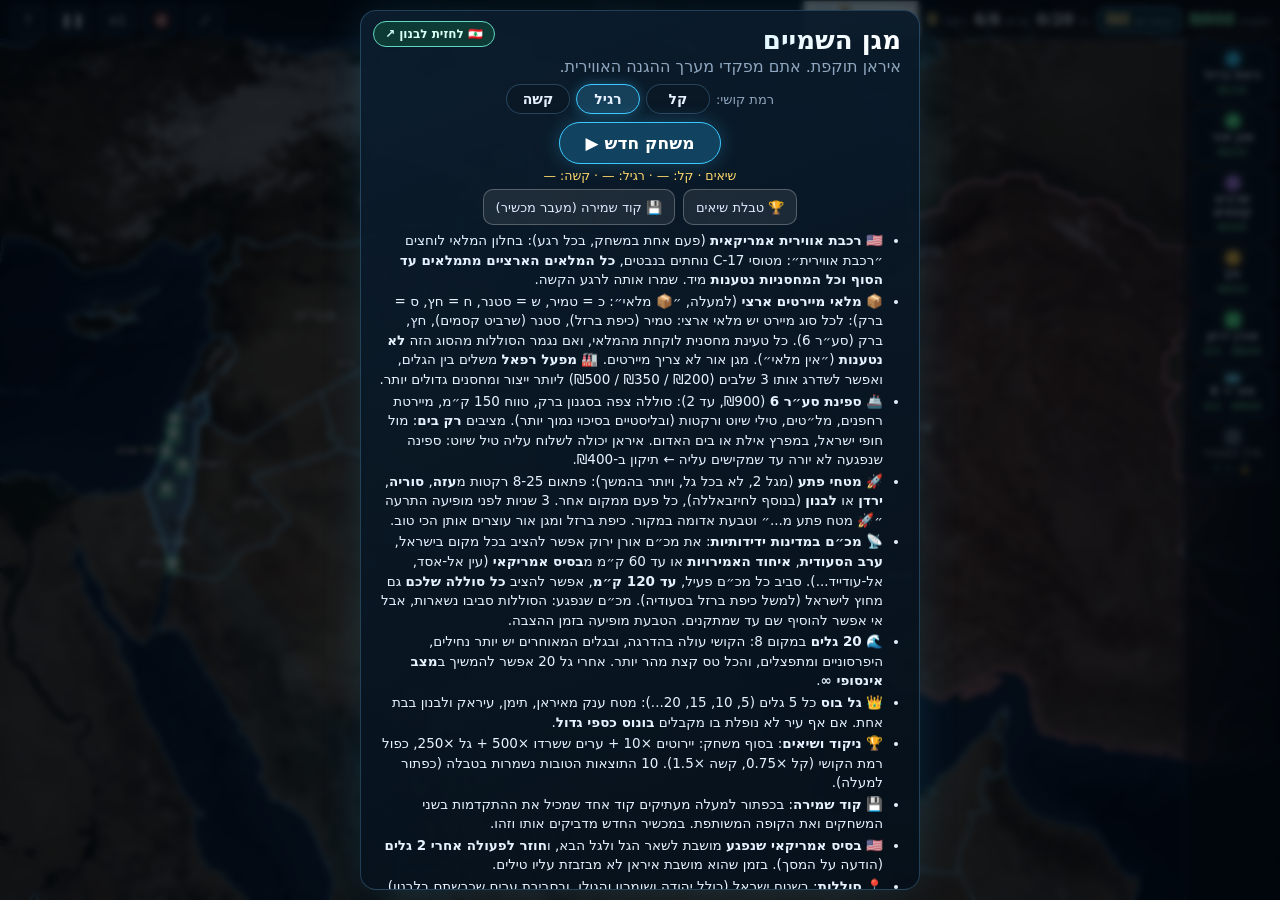
==== commit f8ebb405: "TD v8: radar in friendly countries + defenses within 120 km, surprise rocket salvos, Sa'ar 6 corvett" ====
--- a/tower-defense/site/index.html
+++ b/tower-defense/site/index.html
@@ -20,6 +20,7 @@
     <div class="stat"><span class="lbl">גל</span><b id="wave">0/8</b></div>
     <div class="stat" id="hpbox" title="ערים שנותרו"><span class="lbl">ערים</span><b id="cities">6/6</b></div>
     <div class="stat" title="ניקוד"><span class="lbl">ניקוד</span><b id="score">0</b></div>
+    <button class="stat stockBtn" id="btnStock" title="מלאי מיירטים ארצי ומפעל רפאל"><span class="lbl">📦 מלאי</span><b id="stockTxt"></b></button>
     <div class="spacer"></div>
     <button id="btnView" class="ic" aria-label="החלף תצוגה" title="החלף תצוגה">⤢</button>
     <button id="btnSound" class="ic" aria-label="סאונד" title="סאונד">🔇</button>
@@ -35,6 +36,7 @@
       <button class="tw" data-t="sling"><span class="sw sling"></span><b>שרביט קסמים</b><small>₪300</small></button>
       <button class="tw" data-t="arrow"><span class="sw arrow"></span><b>חץ</b><small>₪450</small></button>
       <button class="tw radar" data-t="radar"><span class="sw radar"></span><b>אורן ירוק</b><small id="radarCnt">₪600 · 0/3</small></button>
+      <button class="tw ship" data-t="saar"><span class="sw saar"></span><b>סע״ר 6</b><small id="saarCnt">₪900 · 0/2</small></button>
       <button id="btnAir" class="tw air"><span class="sw jet"></span><b>חיל האוויר</b><small id="airLock">🔒 גל 4</small></button>
     </div>
     <div id="pAir" class="pane hidden">
@@ -68,17 +70,22 @@
       <p id="bestLine" class="best"></p>
       <div class="v7Row"><button id="btnScores" class="ghostBtn">🏆 טבלת שיאים</button><button id="btnCode" class="ghostBtn">💾 קוד שמירה (מעבר מכשיר)</button></div>
       <ul>
+        <li class="v8">🇺🇸 <b>רכבת אווירית אמריקאית</b> (פעם אחת במשחק, בכל רגע): בחלון המלאי לוחצים ״רכבת אווירית״: מטוסי C-17 נוחתים בנבטים, <b>כל המלאים הארציים מתמלאים עד הסוף וכל המחסניות נטענות</b> מיד. שמרו אותה לרגע הקשה.</li>
+        <li class="v8">📦 <b>מלאי מיירטים ארצי</b> (למעלה, ״📦 מלאי״: כ = טמיר, ש = סטנר, ח = חץ, ס = ברק): לכל סוג מיירט יש מלאי ארצי: טמיר (כיפת ברזל), סטנר (שרביט קסמים), חץ, ברק (סע״ר 6). כל טעינת מחסנית לוקחת מהמלאי, ואם נגמר הסוללות מהסוג הזה <b>לא נטענות</b> (״אין מלאי״). מגן אור לא צריך מיירטים. 🏭 <b>מפעל רפאל</b> משלים בין הגלים, ואפשר לשדרג אותו 3 שלבים (₪200 / ₪350 / ₪500) ליותר ייצור ומחסנים גדולים יותר.</li>
+        <li class="v8">🚢 <b>ספינת סע״ר 6</b> (₪900, עד 2): סוללה צפה בסגנון ברק, טווח 150 ק״מ, מיירטת רחפנים, מל״טים, טילי שיוט ורקטות (ובליסטיים בסיכוי נמוך יותר). מציבים <b>רק בים</b>: מול חופי ישראל, במפרץ אילת או בים האדום. איראן יכולה לשלוח עליה טיל שיוט: ספינה שנפגעה לא יורה עד שמקישים עליה ← תיקון ב-₪400.</li>
+        <li class="v8">🚀 <b>מטחי פתע</b> (מגל 2, לא בכל גל, ויותר בהמשך): פתאום 8-25 רקטות מ<b>עזה</b>, <b>סוריה</b>, <b>ירדן</b> או <b>לבנון</b> (בנוסף לחיזבאללה), כל פעם ממקום אחר. 3 שניות לפני מופיעה התרעה ״🚀 מטח פתע מ...״ וטבעת אדומה במקור. כיפת ברזל ומגן אור עוצרים אותן הכי טוב.</li>
+        <li class="v8">📡 <b>מכ״ם במדינות ידידותיות</b>: את מכ״ם אורן ירוק אפשר להציב בכל מקום בישראל, <b>ערב הסעודית</b>, <b>איחוד האמירויות</b> או עד 60 ק״מ מ<b>בסיס אמריקאי</b> (עין אל-אסד, אל-עודייד...). סביב כל מכ״ם פעיל, <b>עד 120 ק״מ</b>, אפשר להציב <b>כל סוללה שלכם</b> גם מחוץ לישראל (למשל כיפת ברזל בסעודיה). מכ״ם שנפגע: הסוללות סביבו נשארות, אבל אי אפשר להוסיף שם עד שמתקנים. הטבעת מופיעה בזמן ההצבה.</li>
         <li class="v7">🌊 <b>20 גלים</b> במקום 8: הקושי עולה בהדרגה, ובגלים המאוחרים יש יותר נחילים, היפרסוניים ומתפצלים, והכל טס קצת מהר יותר. אחרי גל 20 אפשר להמשיך ב<b>מצב אינסופי ∞</b>.</li>
         <li class="v7">👑 <b>גל בוס</b> כל 5 גלים (5, 10, 15, 20...): מטח ענק מאיראן, תימן, עיראק ולבנון בבת אחת. אם אף עיר לא נופלת בו מקבלים <b>בונוס כספי גדול</b>.</li>
         <li class="v7">🏆 <b>ניקוד ושיאים</b>: בסוף משחק: יירוטים ×10 + ערים ששרדו ×500 + גל ×250, כפול רמת הקושי (קל ×0.75, קשה ×1.5). 10 התוצאות הטובות נשמרות בטבלה (כפתור למעלה).</li>
         <li class="v7">💾 <b>קוד שמירה</b>: בכפתור למעלה מעתיקים קוד אחד שמכיל את ההתקדמות בשני המשחקים ואת הקופה המשותפת. במכשיר החדש מדביקים אותו וזהו.</li>
         <li class="v7">🇺🇸 <b>בסיס אמריקאי שנפגע</b> מושבת לשאר הגל ולגל הבא, ו<b>חוזר לפעולה אחרי 2 גלים</b> (הודעה על המסך). בזמן שהוא מושבת איראן לא מבזבזת עליו טילים.</li>
-        <li class="v7">📍 <b>הצבה רק בשטח ישראל</b> (כולל יהודה ושומרון והגולן, ובסביבת ערים שכבשתם בלבנון): סוללות וגם מכ״ם. אי אפשר יותר בירדן, מצרים, עזה, סוריה. ✈ <b>תקיפת ח״א</b> עכשיו ב-₪500.</li>
+        <li class="v7">📍 <b>סוללות</b>: בשטח ישראל (כולל יהודה ושומרון והגולן, ובסביבת ערים שכבשתם בלבנון), או בטבעת של מכ״ם (למעלה). ✈ <b>תקיפת ח״א</b> ב-₪500.</li>
         <li class="v6">🛸 <b>נחיל כטב״מים</b> (מגל 3): 12-20 שאהדים צהובים קטנים יוצאים יחד מאיראן, עיראק או תימן ותוקפים את אותה עיר. איטיים וחלשים: <b>מגן אור</b> ו<b>כיפת ברזל</b> הכי יעילים. חץ ו-THAAD יורים עליהם רק אם אין שום דבר אחר קרוב, וזה בזבוז (₪30 על רחפן של ₪5).</li>
         <li class="v6">⚡ <b>טיל היפרסוני</b> (מגל 5, 1-2 בגל מאיראן): ורוד, מהיר מאוד ומתמרן בזיגזג. רק <b>חץ</b> (60%), <b>THAAD</b> (40%) ונושאות המטוסים SM-6 (30%) יכולים לו. מומלץ כמה סוללות חץ.</li>
         <li class="v6">💥 <b>בליסטי מתפצל</b> (מגל 6): טיל עם טבעת אדומה שמתפצל ב-60% מהדרך ל-3 ראשי קרב. יירוט לפני הפיצול = מיירט אחד. אחרי = 3 מטרות נפרדות.</li>
         <li class="v6">✈ <b>תקיפת ח״א</b>: בין גלים לוחצים ״✈ תקיפת ח״א״ ובוחרים מטרה (₪500, תקיפה אחת בהפסקה): משגרים במערב איראן (−25% בליסטיים בגל הבא), מפעל טילים (−15% מכל הטילים מאיראן ל-3 גלים), נמל חודיידה (−50% מתימן), משגרי חיזבאללה (−30% רקטות). 2 מטוסי F-35, בכל תקיפה 15% לאבד אחד, והוא חוזר אחרי 3 גלים.</li>
-        <li class="v6">📡 <b>מכ״ם אורן ירוק</b> (₪600, עד 3): מציבים בישראל. סוללות שלכם עד 90 ק״מ ממנו (הטבעת הירוקה) מקבלות <b>+20% טווח</b>, ואיומים מזוהים מוקדם יותר. בלי מכ״ם הסוללות שלכם רואות רק עד 480 ק״מ מהערים, ומה שעוד לא זוהה מופיע כנקודה חיוורת. איראן שולחת לפעמים טיל שיוט על המכ״ם: מכ״ם פגוע מאבד את הבונוס עד שמקישים עליו ← תיקון ב-₪300.</li>
+        <li class="v6">📡 <b>מכ״ם אורן ירוק</b> (₪600, עד 3): סוללות שלכם עד 120 ק״מ ממנו (הטבעת הירוקה) מקבלות <b>+20% טווח</b>, ואיומים מזוהים מוקדם יותר. בלי מכ״ם הסוללות שלכם רואות רק עד 480 ק״מ מהערים, ומה שעוד לא זוהה מופיע כנקודה חיוורת. איראן שולחת לפעמים טיל שיוט על המכ״ם: מכ״ם פגוע מאבד את הבונוס עד שמקישים עליו ← תיקון ב-₪300.</li>
         <li class="v6">🏙 <b>כלכלת ערים</b>: כל עיר משלמת בסוף כל גל: תל אביב ₪120, חיפה וירושלים ₪80, באר שבע ₪50, שאר הערים ₪30. פגיעה בעיר מורידה 20% מההכנסה שלה ל-2 גלים (מצטבר). הקישו על עיר ← <b>מרחבים מוגנים</b> ב-₪300: פגיעה שם מורידה חצי מהנזק וחצי מאובדן ההכנסה. בסוף כל גל מופיע סיכום הכנסות.</li>
         <li class="v6">🇸🇦 <b>ערב הסעודית</b> מצטרפת בגל 5: סוללות פטריוט בג׳יזאן ובתבוק שמיירטות קודם כל את מה שהחותים משגרים. החותים יכולים לתקוף אותן, וגם סעודיה עשויה לבקש לקנות סוללה.</li>
         <li class="v5">📦 <b>מחסניות</b>: לכל סוללה מלאי מיירטים: כיפת ברזל 20, שרביט קסמים 8, חץ 4 (וגם THAAD 6, פטריוט 8). הפס הקטן מעל הסוללה מראה כמה נשאר. כשהמלאי נגמר כתוב <b>״טוען…״</b> והיא מתמלאת אחרי כ-5 שניות (חץ ו-THAAD כ-8). מגן אור (לייזר) לא נגמר.</li>
--- a/tower-defense/site/styles.css
+++ b/tower-defense/site/styles.css
@@ -153,3 +153,9 @@
 #v7 .msg.err{color:#ff8a7a}#v7 .msg.ok{color:#7dffb2}
 #overScore{max-height:150px;overflow:auto}
 #v7 .card,#over .card{max-height:calc(100vh - 16px);overflow-y:auto;-webkit-overflow-scrolling:touch}
+
+/* v8 */
+.sw.saar{background:#6fe3ff;color:#6fe3ff;border-radius:2px 8px 8px 2px;height:7px}
+#stock{position:absolute;display:flex;gap:4px;font-size:11px;direction:rtl}
+.stockBtn b{display:flex;gap:5px;font-size:11px;white-space:nowrap;direction:rtl}.stockBtn{flex-direction:column;padding-inline:6px}.stockBtn .sk.low{color:#ff6b6b!important;font-weight:800}.stockBtn.low{border-color:#ff6b6b;box-shadow:0 0 8px #ff4b4b88 inset}
+.v6b.air{background:#13325a;border-color:#7db8ff}
